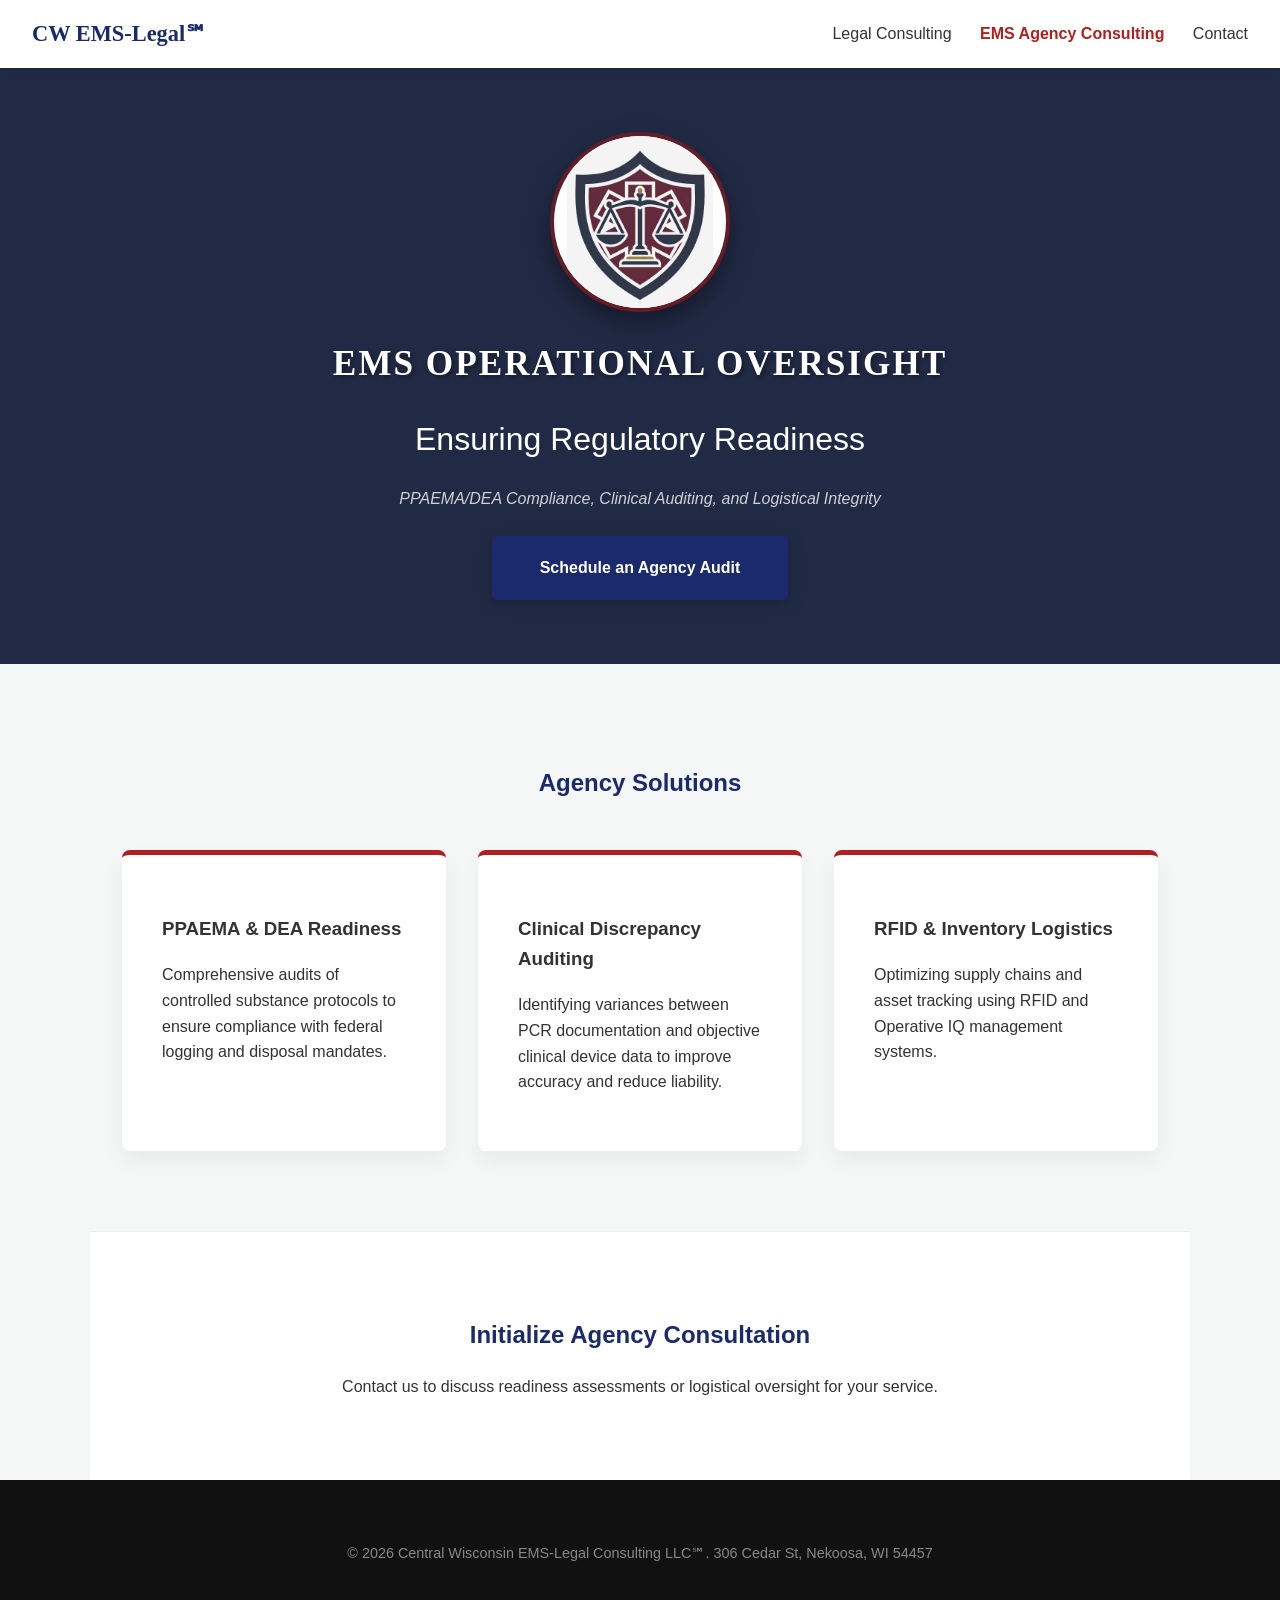
==== agency.html @ d29a12d1 "Create agency.html" ====
<!DOCTYPE html>
<html lang="en">
<head>
    <script async src="https://www.googletagmanager.com/gtag/js?id=G-H3EX5P7PJP"></script>
    <script>
      window.dataLayer = window.dataLayer || [];
      function gtag(){dataLayer.push(arguments);}
      gtag('js', new Date());
      gtag('config', 'G-H3EX5P7PJP');
    </script>
    <meta charset="UTF-8">
    <meta name="viewport" content="width=device-width, initial-scale=1.0">
    <title>EMS Agency Consulting | Compliance & Logistics</title>
    <link rel="stylesheet" href="style.css">
</head>
<body>

<nav>
    <a href="index.html" class="logo-nav">CW EMS-Legal℠</a>
    <div>
        <a href="index.html">Legal Consulting</a>
        <a href="agency.html" style="color: var(--secondary); font-weight: bold;">EMS Agency Consulting</a>
        <a href="#contact">Contact</a>
    </div>
</nav>

<header style="background: linear-gradient(rgba(10, 20, 50, 0.9), rgba(10, 20, 50, 0.9)), url('https://images.unsplash.com/photo-1516574187841-cb9cc2ca948b?auto=format&fit=crop&q=80&w=2000') center/cover;">
    <div class="hero-content">
        <div class="logo-badge">
            <img src="logo.png?v=5" alt="CW EMS-Legal Shield" class="hero-logo">
        </div>
        <span class="brand-name-top">EMS Operational Oversight</span>
        <h1 style="font-weight:300;">Ensuring Regulatory Readiness</h1>
        <p style="color: #d1d1d1; font-style: italic; margin-bottom: 1.5rem;">PPAEMA/DEA Compliance, Clinical Auditing, and Logistical Integrity</p>
        <a href="#contact" class="cta-button" style="background: var(--primary);">Schedule an Agency Audit</a>
    </div>
</header>

<section id="agency-focus">
    <h2 class="section-title">Agency Solutions</h2>
    <div class="services">
        <div class="service-card" style="border-top-color: var(--secondary);">
            <h3>PPAEMA & DEA Readiness</h3>
            <p>Comprehensive audits of controlled substance protocols to ensure compliance with federal logging and disposal mandates.</p>
        </div>
        <div class="service-card" style="border-top-color: var(--secondary);">
            <h3>Clinical Discrepancy Auditing</h3>
            <p>Identifying variances between PCR documentation and objective clinical device data to improve accuracy and reduce liability.</p>
        </div>
        <div class="service-card" style="border-top-color: var(--secondary);">
            <h3>RFID & Inventory Logistics</h3>
            <p>Optimizing supply chains and asset tracking using RFID and Operative IQ management systems.</p>
        </div>
    </div>
</section>

<section id="contact" style="background: var(--white); padding: 4rem 2rem; text-align: center; border-top: 1px solid #eee;">
    <h2 style="color: var(--primary);">Initialize Agency Consultation</h2>
    <p>Contact us to discuss readiness assessments or logistical oversight for your service.</p>
    </section>

<footer>
    <p>&copy; 2026 Central Wisconsin EMS-Legal Consulting LLC℠. 306 Cedar St, Nekoosa, WI 54457</p>
</footer>

</body>
</html>
---- style.css ----
:root {
    --primary: #1a2a6c;
    --secondary: #b21f1f; 
    --brand-red: #631d27;
    --text: #333;
    --light: #f4f7f6;
    --white: #ffffff;
}

* { box-sizing: border-box; }

body {
    font-family: 'Helvetica Neue', Helvetica, Arial, sans-serif;
    margin: 0;
    color: var(--text);
    line-height: 1.6;
    background-color: var(--light);
}

nav {
    background: var(--white);
    padding: 1rem 2rem;
    display: flex;
    justify-content: space-between;
    align-items: center;
    position: sticky;
    top: 0;
    z-index: 1000;
    box-shadow: 0 2px 5px rgba(0,0,0,0.1);
}

.logo-nav {
    font-family: 'Times New Roman', Times, serif;
    font-weight: bold;
    color: var(--primary);
    font-size: 1.4rem;
    text-decoration: none;
}

nav a:not(.logo-nav) {
    margin-left: 1.5rem;
    text-decoration: none;
    color: var(--text);
    font-weight: 500;
}

header {
    background: linear-gradient(rgba(26, 42, 108, 0.92), rgba(26, 42, 108, 0.92)), url('https://images.unsplash.com/photo-1584931423298-c576fda54bd2?auto=format&fit=crop&q=80&w=2000') center/cover;
    padding: 4rem 2rem;
    text-align: center;
    color: var(--white);
}

@keyframes syncPulse {
    0% { opacity: 0.85; filter: brightness(100%); }
    50% { 
        opacity: 1; 
        filter: brightness(130%); 
        text-shadow: 0 0 20px rgba(255,255,255,0.9);
    }
    100% { opacity: 0.85; filter: brightness(100%); }
}

.logo-badge {
    width: 180px;
    height: 180px;
    background: white;
    border-radius: 50%;
    margin: 0 auto 1.5rem;
    display: flex;
    align-items: center;
    justify-content: center;
    box-shadow: 0 10px 25px rgba(0,0,0,0.4);
    border: 4px solid var(--brand-red);
    overflow: hidden;
    animation: syncPulse 2.5s infinite ease-in-out;
}

.hero-logo { width: 85%; height: auto; }

.brand-name-top {
    font-family: 'Times New Roman', Times, serif; 
    font-size: 2.2rem;
    font-weight: bold;
    text-transform: uppercase;
    letter-spacing: 2px;
    display: block;
    margin-bottom: 0.5rem;
    text-shadow: 2px 2px 5px rgba(0,0,0,0.4);
}

.credential-flash {
    animation: syncPulse 2.5s infinite ease-in-out;
    display: inline-block;
}

.cta-button {
    background: var(--brand-red);
    color: var(--white);
    padding: 1.2rem 3rem;
    text-decoration: none;
    font-weight: bold;
    border-radius: 5px;
    display: inline-block;
    transition: 0.3s;
    box-shadow: 0 4px 15px rgba(0,0,0,0.2);
}

section { padding: 5rem 2rem; max-width: 1100px; margin: 0 auto; }
.section-title { text-align: center; color: var(--primary); margin-bottom: 3rem; }
.services { display: grid; grid-template-columns: repeat(auto-fit, minmax(300px, 1fr)); gap: 2rem; }
.service-card { background: var(--white); padding: 2.5rem; border-radius: 8px; border-top: 5px solid var(--primary); box-shadow: 0 10px 20px rgba(0,0,0,0.05); }

.contact-container { background: var(--white); padding: 3rem; border-radius: 8px; box-shadow: 0 10px 30px rgba(0,0,0,0.1); }
form { display: grid; gap: 1.5rem; }
.form-group { display: flex; flex-direction: column; }
label { font-weight: bold; margin-bottom: 0.5rem; color: var(--primary); }
input, textarea { padding: 0.8rem; border: 1px solid #ddd; border-radius: 4px; }
.submit-btn { background: var(--primary); color: var(--white); padding: 1rem; border: none; border-radius: 5px; cursor: pointer; font-weight: bold; }

footer { text-align: center; padding: 3rem; background: #111; color: #888; font-size: 0.9rem; }
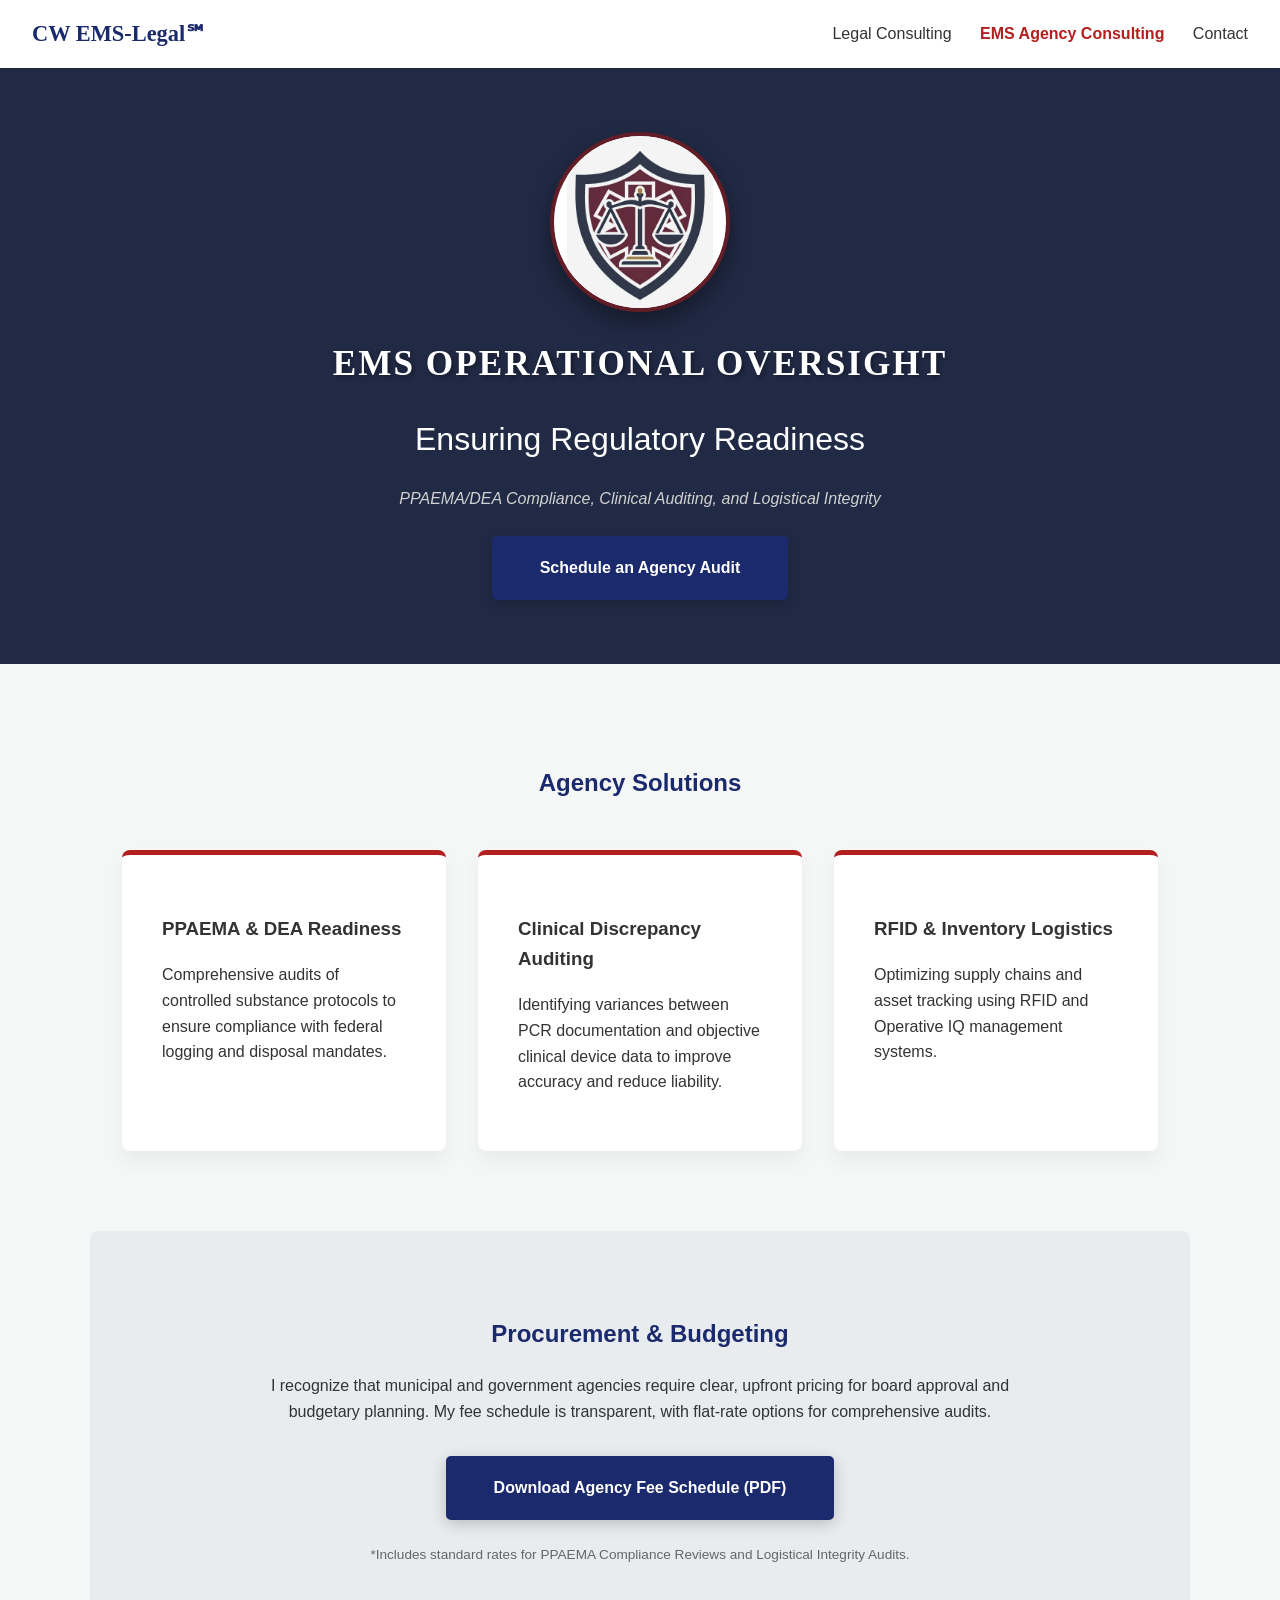
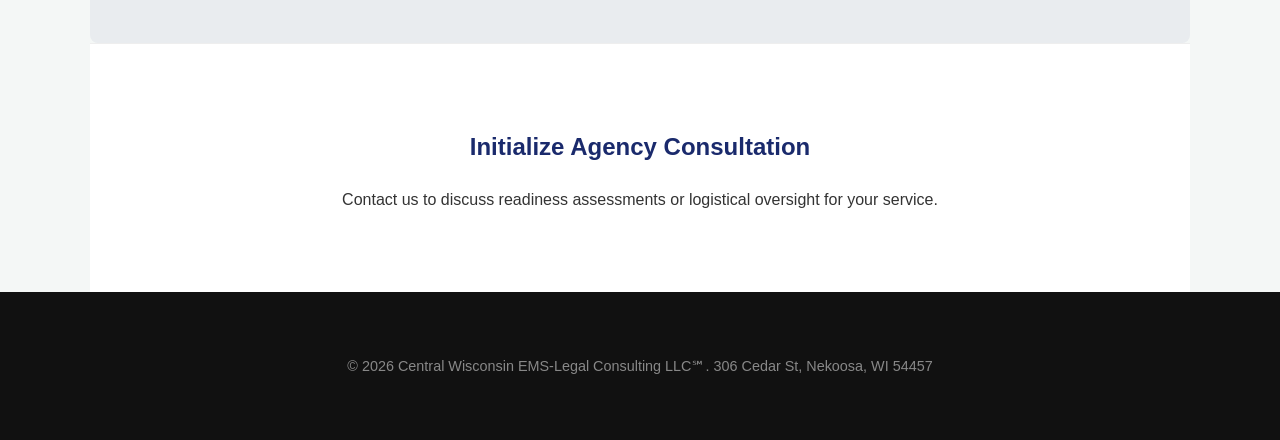
==== commit d33755c1: "Update agency.html" ====
--- a/agency.html
+++ b/agency.html
@@ -54,6 +54,21 @@
     </div>
 </section>
 
+<section id="procurement" style="background: #e9ecef; padding: 4rem 2rem; border-radius: 8px; text-align: center;">
+    <h2 style="color: var(--primary);">Procurement & Budgeting</h2>
+    <p style="max-width: 800px; margin: 0 auto 2rem auto;">
+        I recognize that municipal and government agencies require clear, upfront pricing for board approval and budgetary planning. My fee schedule is transparent, with flat-rate options for comprehensive audits.
+    </p>
+    
+    <a href="EMS_Agency_Fee_Schedule_2026.pdf" class="cta-button" style="background: var(--primary); display: inline-flex; align-items: center; gap: 10px;" download>
+        <span>Download Agency Fee Schedule (PDF)</span>
+    </a>
+    
+    <p style="margin-top: 1.5rem; font-size: 0.85rem; color: #666;">
+        *Includes standard rates for PPAEMA Compliance Reviews and Logistical Integrity Audits.
+    </p>
+</section>
+    
 <section id="contact" style="background: var(--white); padding: 4rem 2rem; text-align: center; border-top: 1px solid #eee;">
     <h2 style="color: var(--primary);">Initialize Agency Consultation</h2>
     <p>Contact us to discuss readiness assessments or logistical oversight for your service.</p>
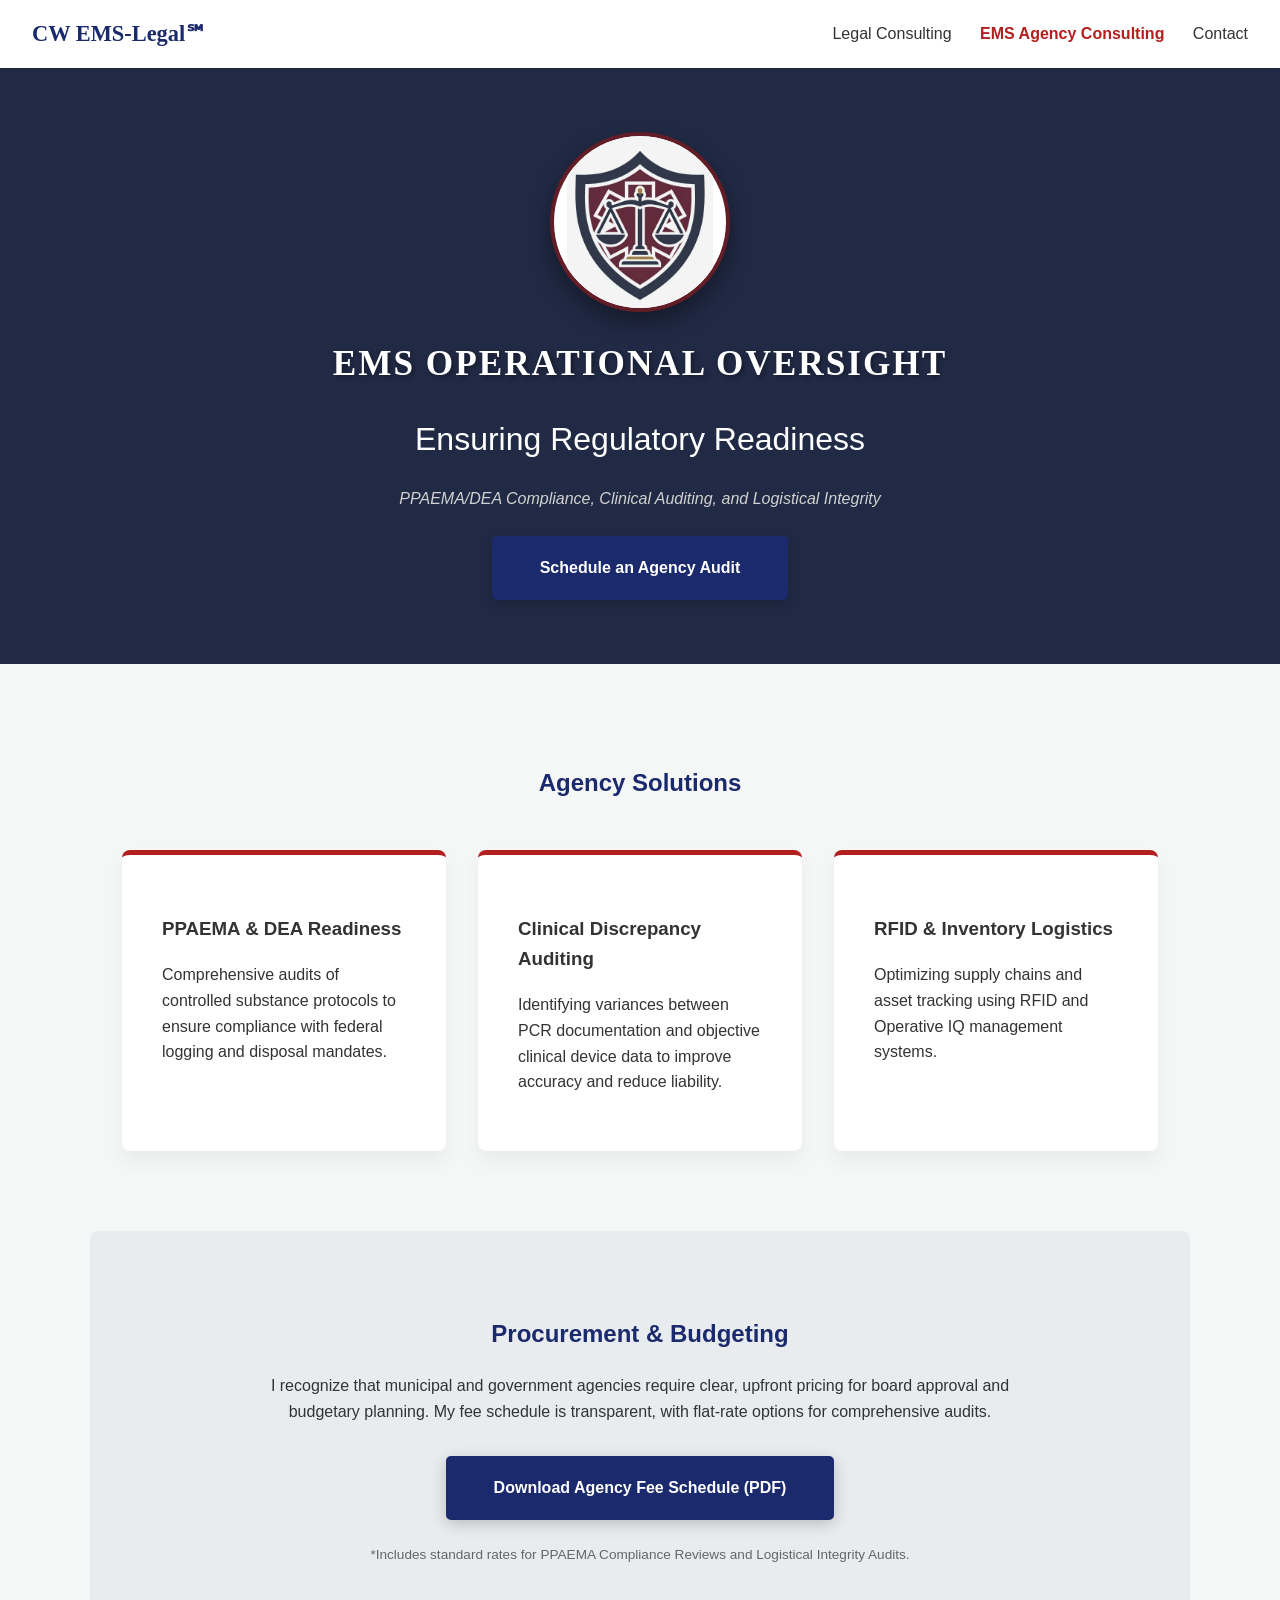
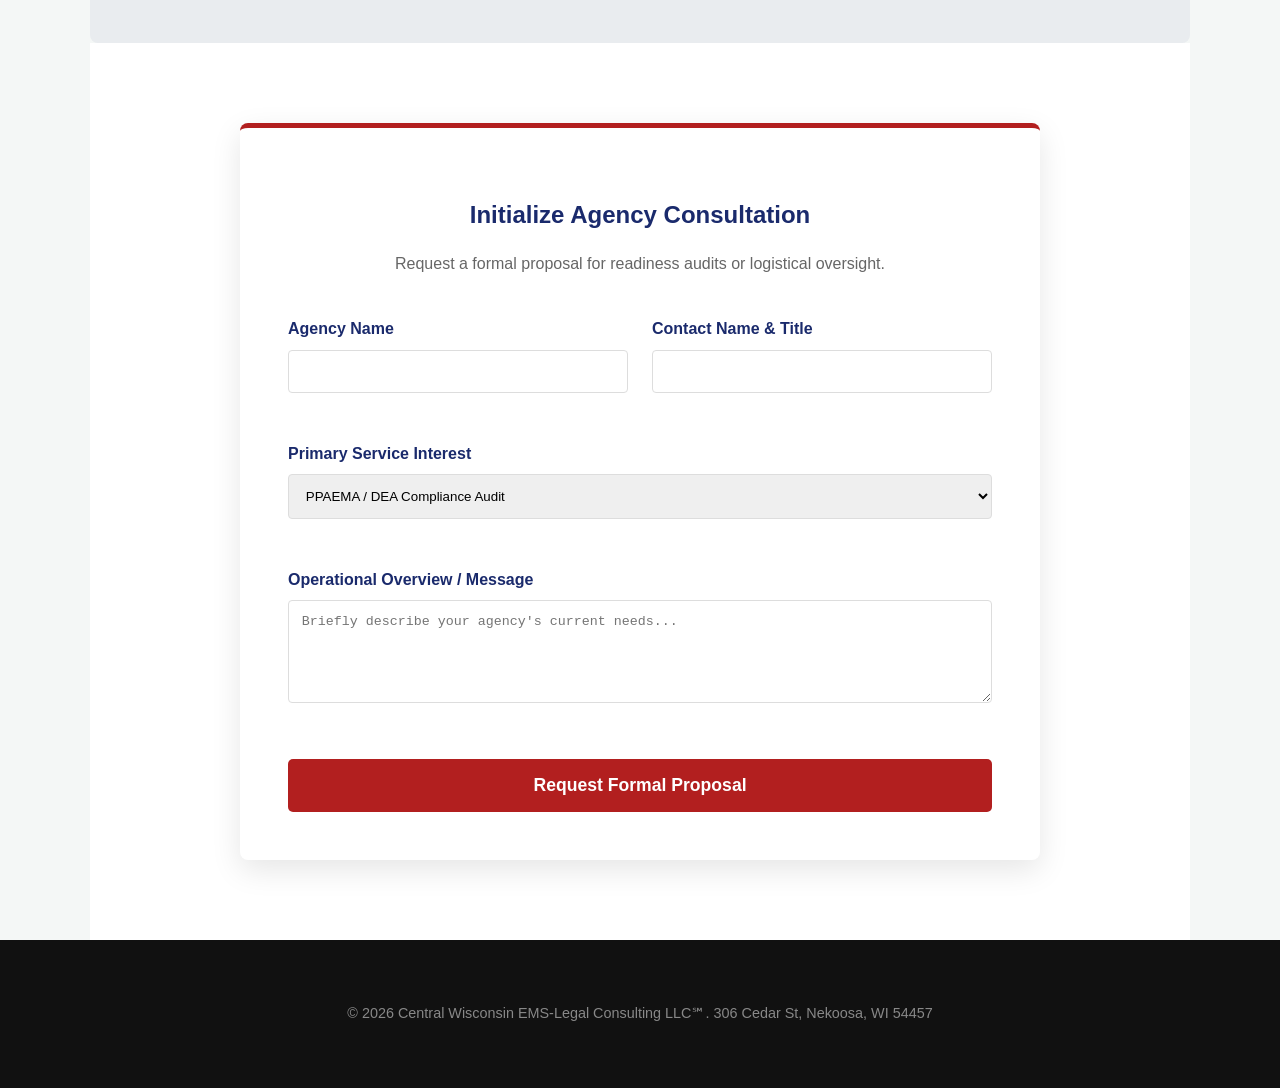
==== commit c0604a46: "Update agency.html" ====
--- a/agency.html
+++ b/agency.html
@@ -20,7 +20,7 @@
     <div>
         <a href="index.html">Legal Consulting</a>
         <a href="agency.html" style="color: var(--secondary); font-weight: bold;">EMS Agency Consulting</a>
-        <a href="#contact">Contact</a>
+        <a href="#agency-contact">Contact</a>
     </div>
 </nav>
 
@@ -32,7 +32,7 @@
         <span class="brand-name-top">EMS Operational Oversight</span>
         <h1 style="font-weight:300;">Ensuring Regulatory Readiness</h1>
         <p style="color: #d1d1d1; font-style: italic; margin-bottom: 1.5rem;">PPAEMA/DEA Compliance, Clinical Auditing, and Logistical Integrity</p>
-        <a href="#contact" class="cta-button" style="background: var(--primary);">Schedule an Agency Audit</a>
+        <a href="#agency-contact" class="cta-button" style="background: var(--primary);">Schedule an Agency Audit</a>
     </div>
 </header>
 
@@ -68,11 +68,45 @@
         *Includes standard rates for PPAEMA Compliance Reviews and Logistical Integrity Audits.
     </p>
 </section>
-    
-<section id="contact" style="background: var(--white); padding: 4rem 2rem; text-align: center; border-top: 1px solid #eee;">
-    <h2 style="color: var(--primary);">Initialize Agency Consultation</h2>
-    <p>Contact us to discuss readiness assessments or logistical oversight for your service.</p>
-    </section>
+
+<section id="agency-contact" style="background: var(--white); padding: 5rem 2rem;">
+    <div class="contact-container" style="border-top: 5px solid var(--secondary); max-width: 800px; margin: 0 auto;">
+        <h2 style="text-align: center; color: var(--primary); margin-bottom: 0.5rem;">Initialize Agency Consultation</h2>
+        <p style="text-align: center; margin-bottom: 2.5rem; color: #666;">Request a formal proposal for readiness audits or logistical oversight.</p>
+        
+        <form action="https://formspree.io/f/mqegekon" method="POST">
+            <div style="display: grid; grid-template-columns: 1fr 1fr; gap: 1.5rem; margin-bottom: 1.5rem;">
+                <div class="form-group">
+                    <label>Agency Name</label>
+                    <input type="text" name="agency_name" required>
+                </div>
+                <div class="form-group">
+                    <label>Contact Name & Title</label>
+                    <input type="text" name="contact_title" required>
+                </div>
+            </div>
+
+            <div class="form-group" style="margin-bottom: 1.5rem;">
+                <label>Primary Service Interest</label>
+                <select name="service_interest" style="padding: 0.8rem; border: 1px solid #ddd; border-radius: 4px; width: 100%;">
+                    <option value="DEA Compliance Audit">PPAEMA / DEA Compliance Audit</option>
+                    <option value="Clinical Auditing">Clinical Discrepancy Auditing</option>
+                    <option value="RFID/Logistics">RFID / Logistical Integrity Review</option>
+                    <option value="Policy/Training">Policy Development & Training</option>
+                </select>
+            </div>
+
+            <div class="form-group">
+                <label>Operational Overview / Message</label>
+                <textarea name="message" rows="5" required placeholder="Briefly describe your agency's current needs..."></textarea>
+            </div>
+
+            <button type="submit" class="submit-btn" style="background: var(--secondary); width: 100%; margin-top: 2rem; font-size: 1.1rem;">
+                Request Formal Proposal
+            </button>
+        </form>
+    </div>
+</section>
 
 <footer>
     <p>&copy; 2026 Central Wisconsin EMS-Legal Consulting LLC℠. 306 Cedar St, Nekoosa, WI 54457</p>
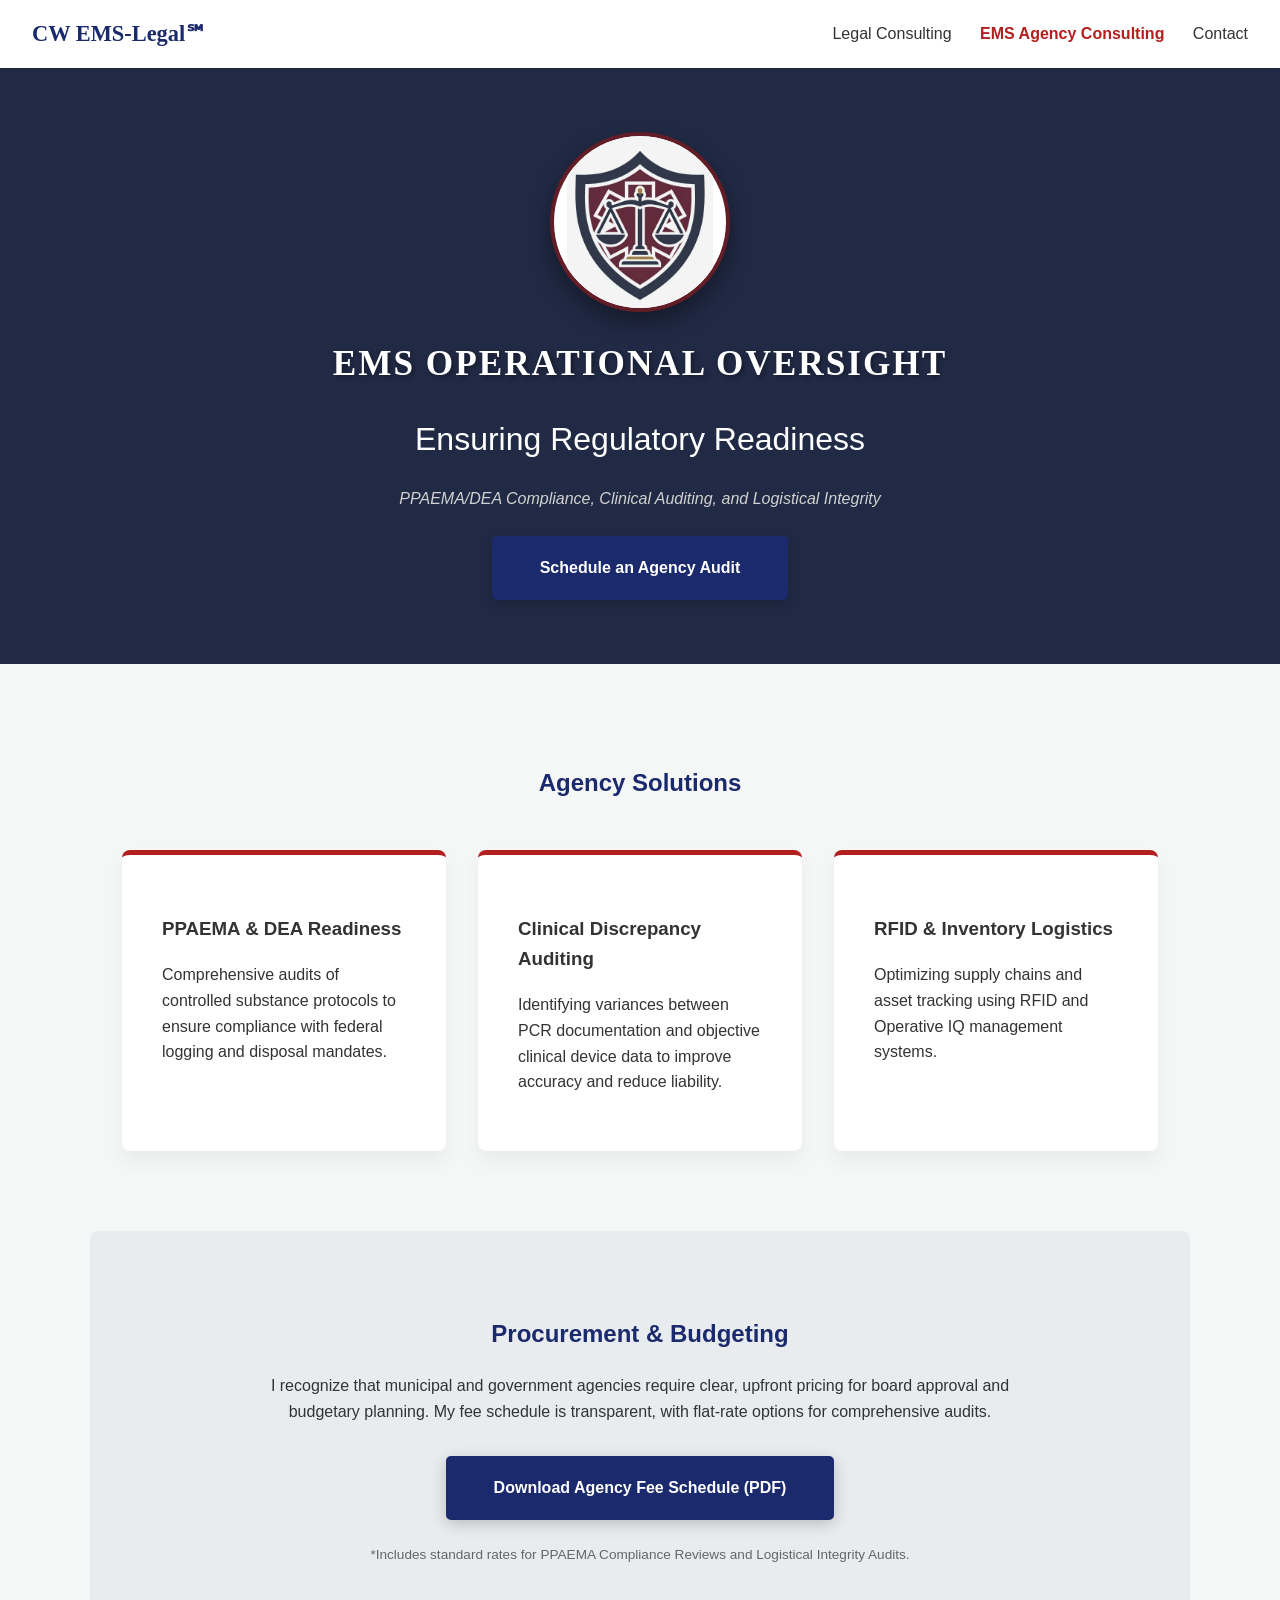
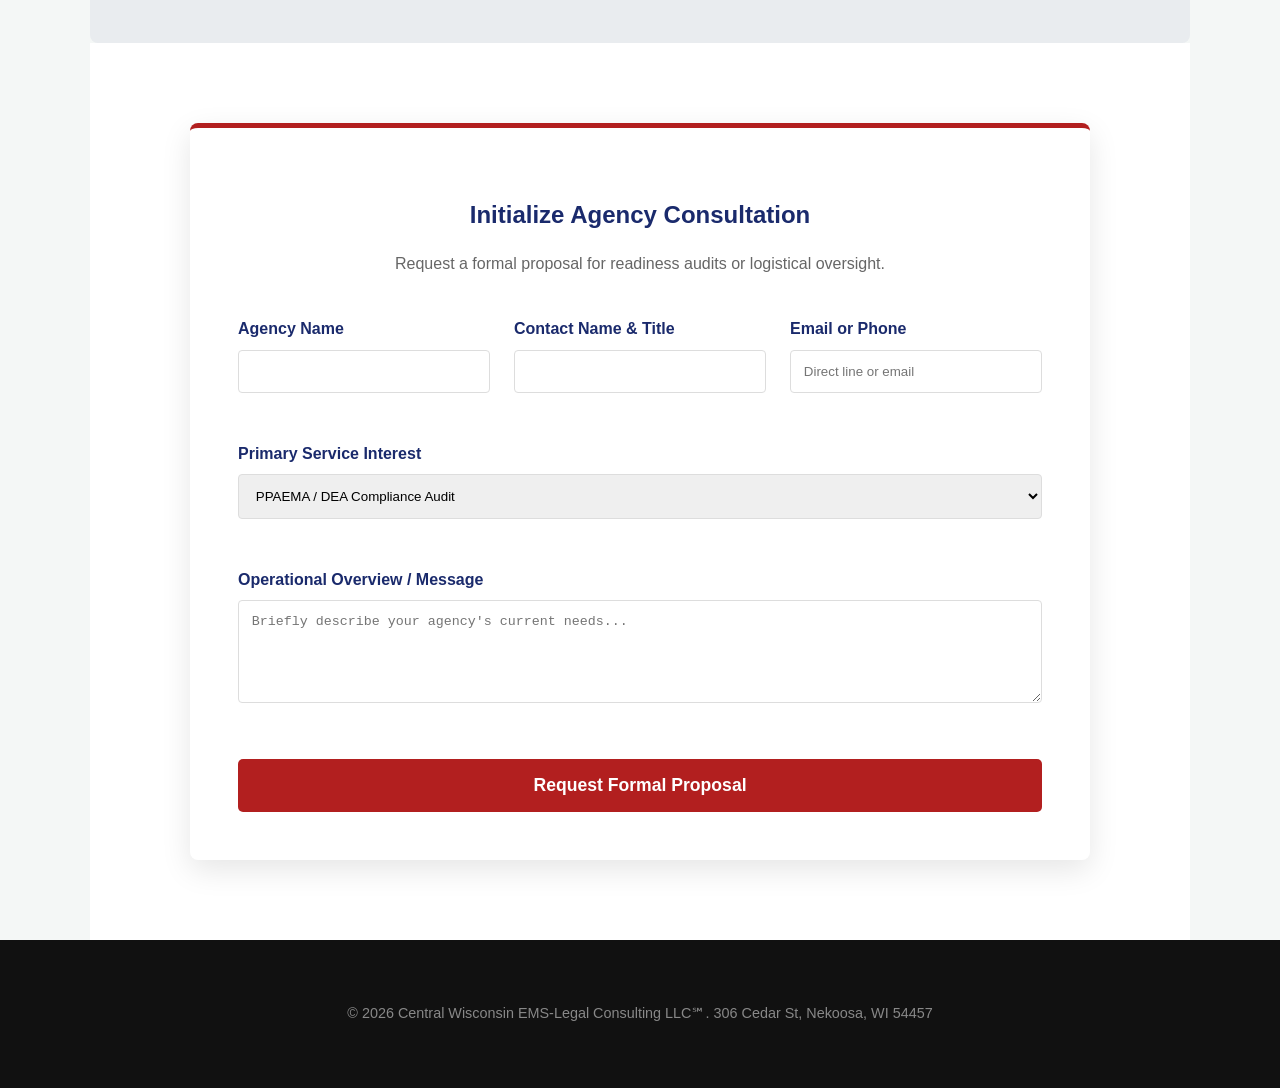
==== commit bee4ddfa: "Update agency.html contact form improvement" ====
--- a/agency.html
+++ b/agency.html
@@ -70,12 +70,12 @@
 </section>
 
 <section id="agency-contact" style="background: var(--white); padding: 5rem 2rem;">
-    <div class="contact-container" style="border-top: 5px solid var(--secondary); max-width: 800px; margin: 0 auto;">
+    <div class="contact-container" style="border-top: 5px solid var(--secondary); max-width: 900px; margin: 0 auto;">
         <h2 style="text-align: center; color: var(--primary); margin-bottom: 0.5rem;">Initialize Agency Consultation</h2>
         <p style="text-align: center; margin-bottom: 2.5rem; color: #666;">Request a formal proposal for readiness audits or logistical oversight.</p>
         
         <form action="https://formspree.io/f/mqegekon" method="POST">
-            <div style="display: grid; grid-template-columns: 1fr 1fr; gap: 1.5rem; margin-bottom: 1.5rem;">
+            <div style="display: grid; grid-template-columns: 1fr 1fr 1fr; gap: 1.5rem; margin-bottom: 1.5rem;">
                 <div class="form-group">
                     <label>Agency Name</label>
                     <input type="text" name="agency_name" required>
@@ -83,6 +83,10 @@
                 <div class="form-group">
                     <label>Contact Name & Title</label>
                     <input type="text" name="contact_title" required>
+                </div>
+                <div class="form-group">
+                    <label>Email or Phone</label>
+                    <input type="text" name="contact_info" placeholder="Direct line or email" required>
                 </div>
             </div>
 
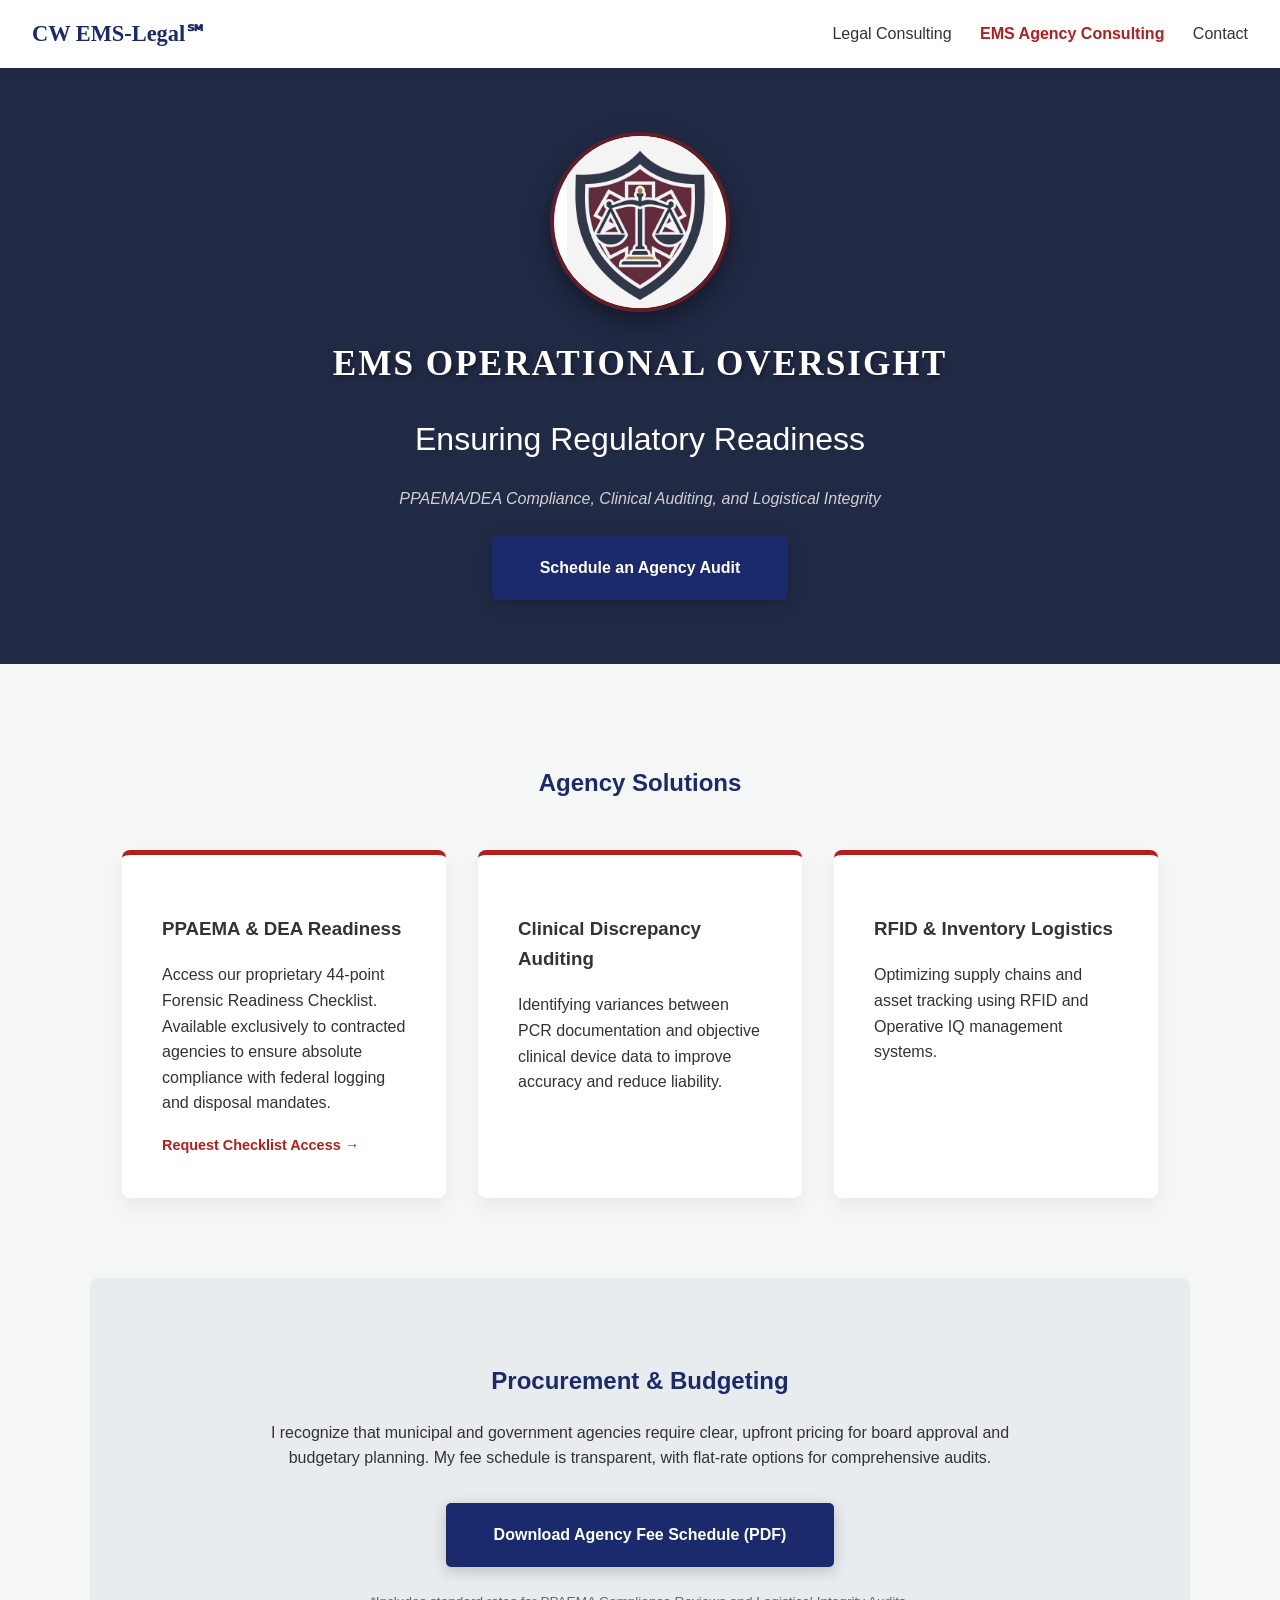
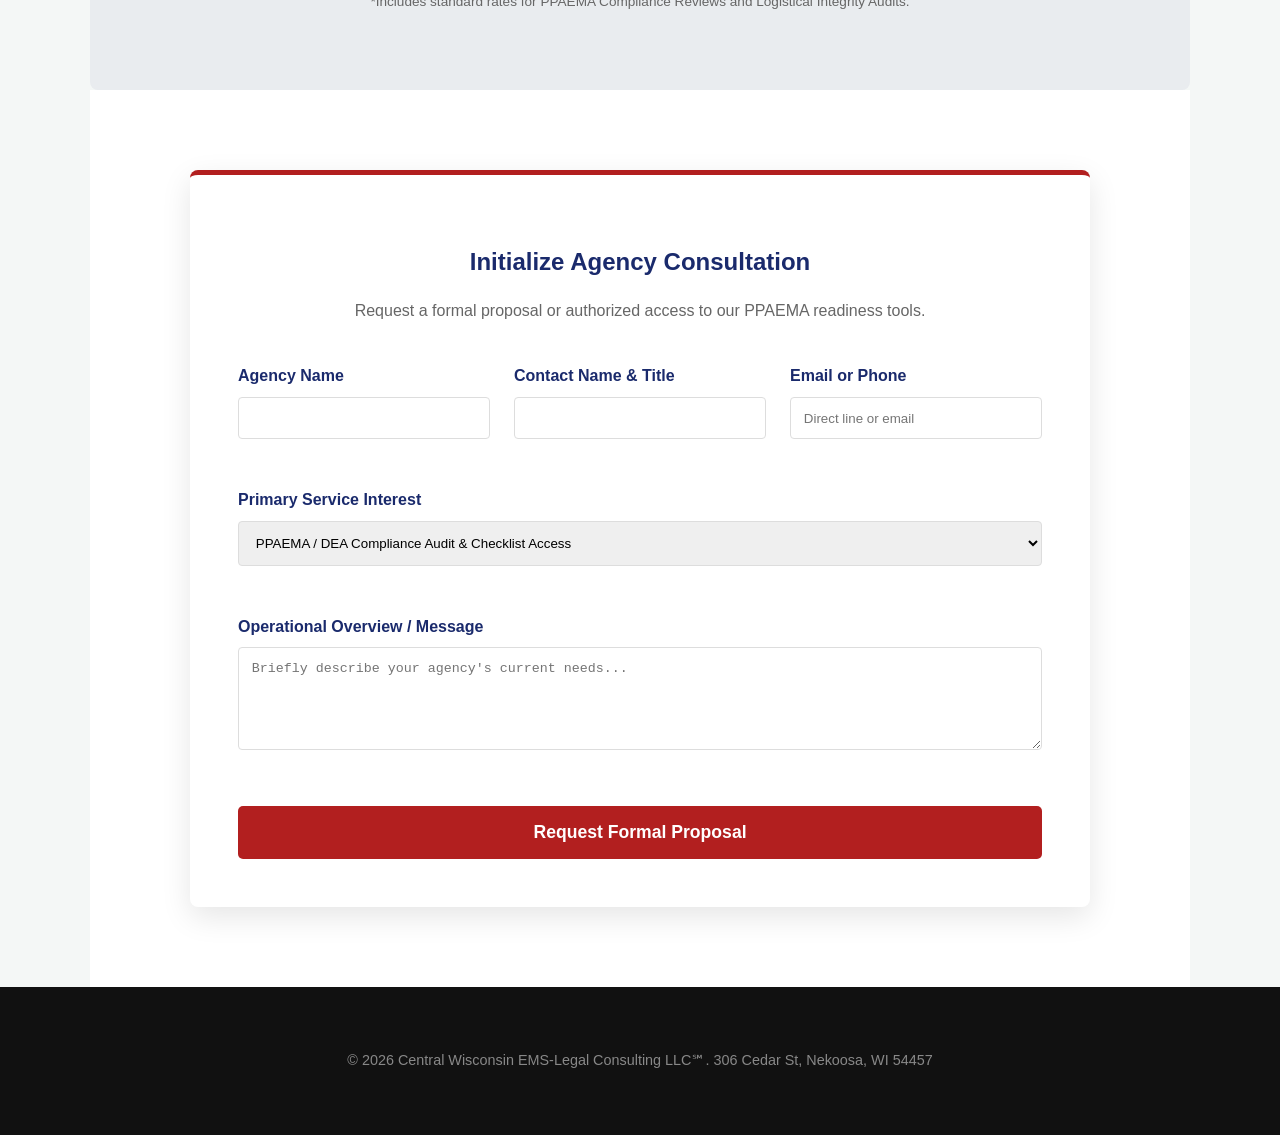
==== commit ba96b976: "Update agency.html" ====
--- a/agency.html
+++ b/agency.html
@@ -41,7 +41,8 @@
     <div class="services">
         <div class="service-card" style="border-top-color: var(--secondary);">
             <h3>PPAEMA & DEA Readiness</h3>
-            <p>Comprehensive audits of controlled substance protocols to ensure compliance with federal logging and disposal mandates.</p>
+            <p>Access our proprietary 44-point Forensic Readiness Checklist. Available exclusively to contracted agencies to ensure absolute compliance with federal logging and disposal mandates.</p>
+            <a href="#agency-contact" style="color: var(--secondary); font-weight: bold; text-decoration: none; font-size: 0.9rem;">Request Checklist Access →</a>
         </div>
         <div class="service-card" style="border-top-color: var(--secondary);">
             <h3>Clinical Discrepancy Auditing</h3>
@@ -72,7 +73,7 @@
 <section id="agency-contact" style="background: var(--white); padding: 5rem 2rem;">
     <div class="contact-container" style="border-top: 5px solid var(--secondary); max-width: 900px; margin: 0 auto;">
         <h2 style="text-align: center; color: var(--primary); margin-bottom: 0.5rem;">Initialize Agency Consultation</h2>
-        <p style="text-align: center; margin-bottom: 2.5rem; color: #666;">Request a formal proposal for readiness audits or logistical oversight.</p>
+        <p style="text-align: center; margin-bottom: 2.5rem; color: #666;">Request a formal proposal or authorized access to our PPAEMA readiness tools.</p>
         
         <form action="https://formspree.io/f/mqegekon" method="POST">
             <div style="display: grid; grid-template-columns: 1fr 1fr 1fr; gap: 1.5rem; margin-bottom: 1.5rem;">
@@ -93,7 +94,7 @@
             <div class="form-group" style="margin-bottom: 1.5rem;">
                 <label>Primary Service Interest</label>
                 <select name="service_interest" style="padding: 0.8rem; border: 1px solid #ddd; border-radius: 4px; width: 100%;">
-                    <option value="DEA Compliance Audit">PPAEMA / DEA Compliance Audit</option>
+                    <option value="DEA Compliance Audit">PPAEMA / DEA Compliance Audit & Checklist Access</option>
                     <option value="Clinical Auditing">Clinical Discrepancy Auditing</option>
                     <option value="RFID/Logistics">RFID / Logistical Integrity Review</option>
                     <option value="Policy/Training">Policy Development & Training</option>
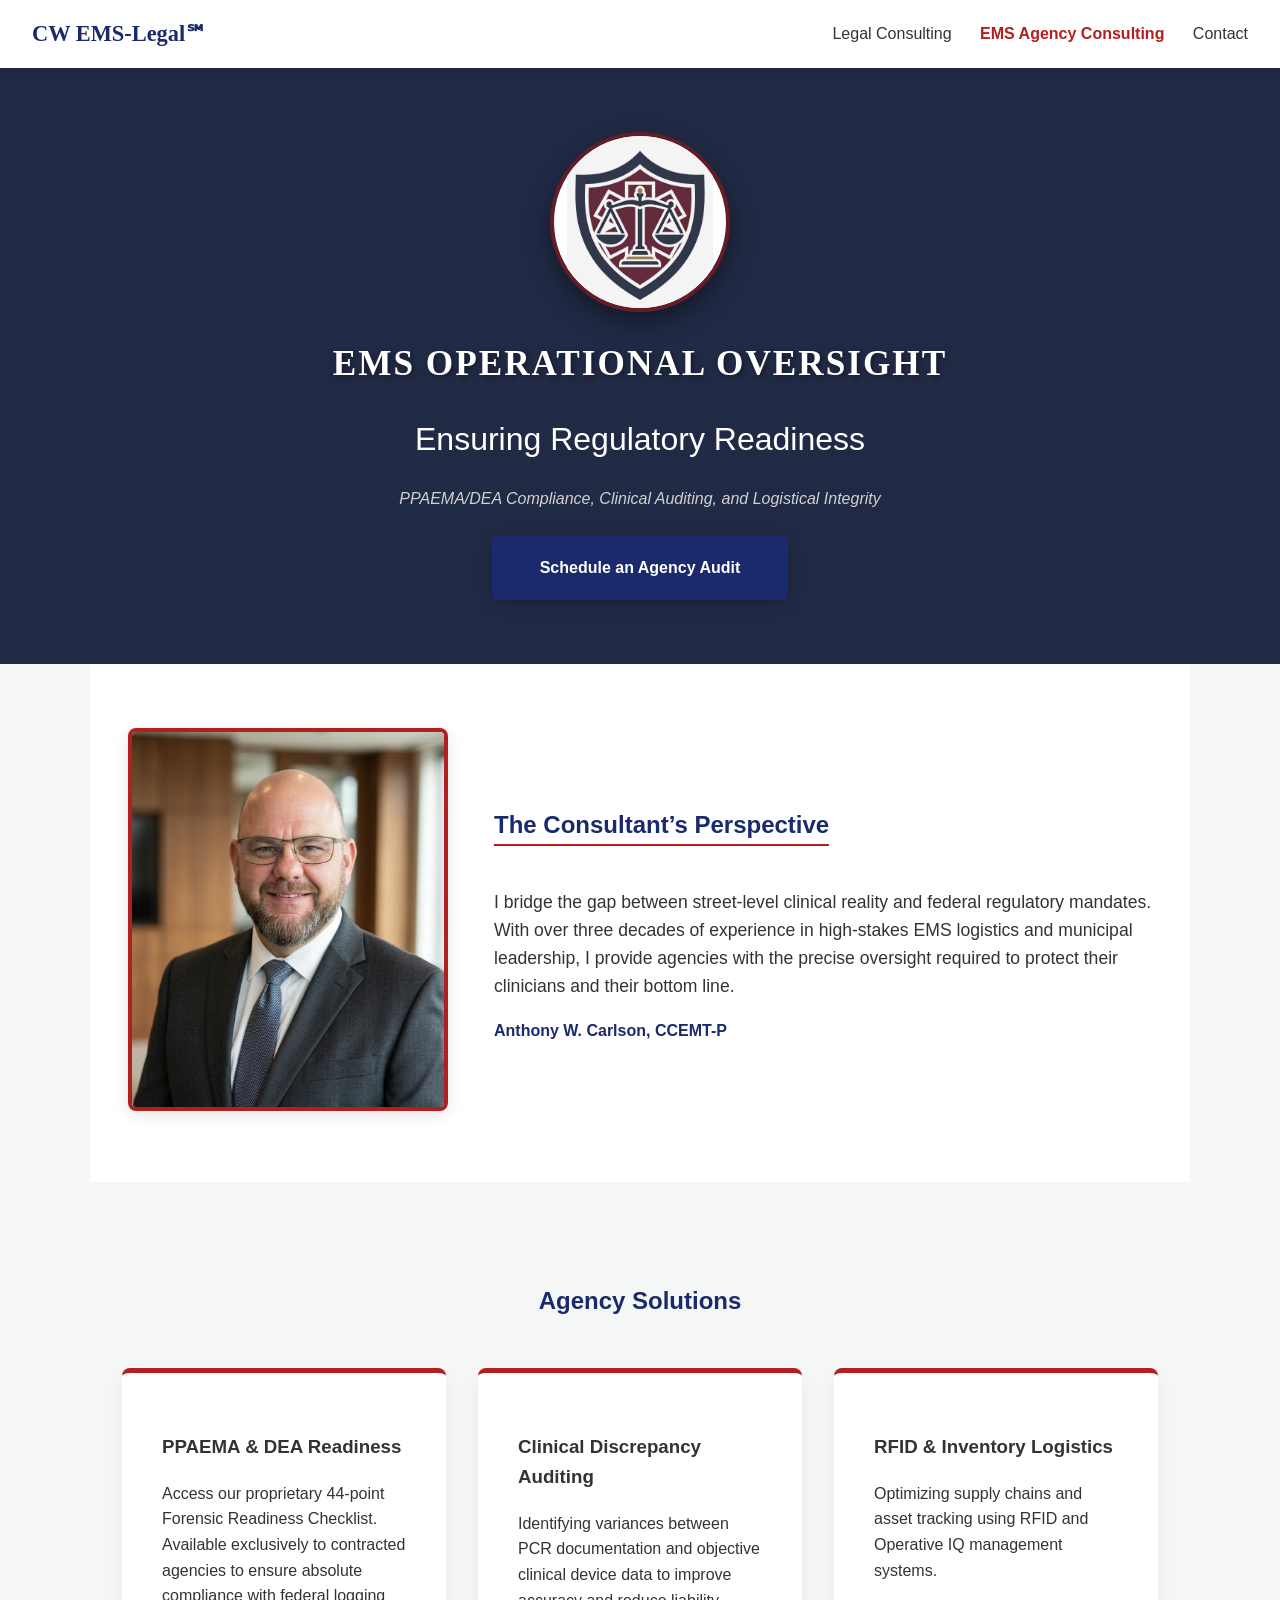
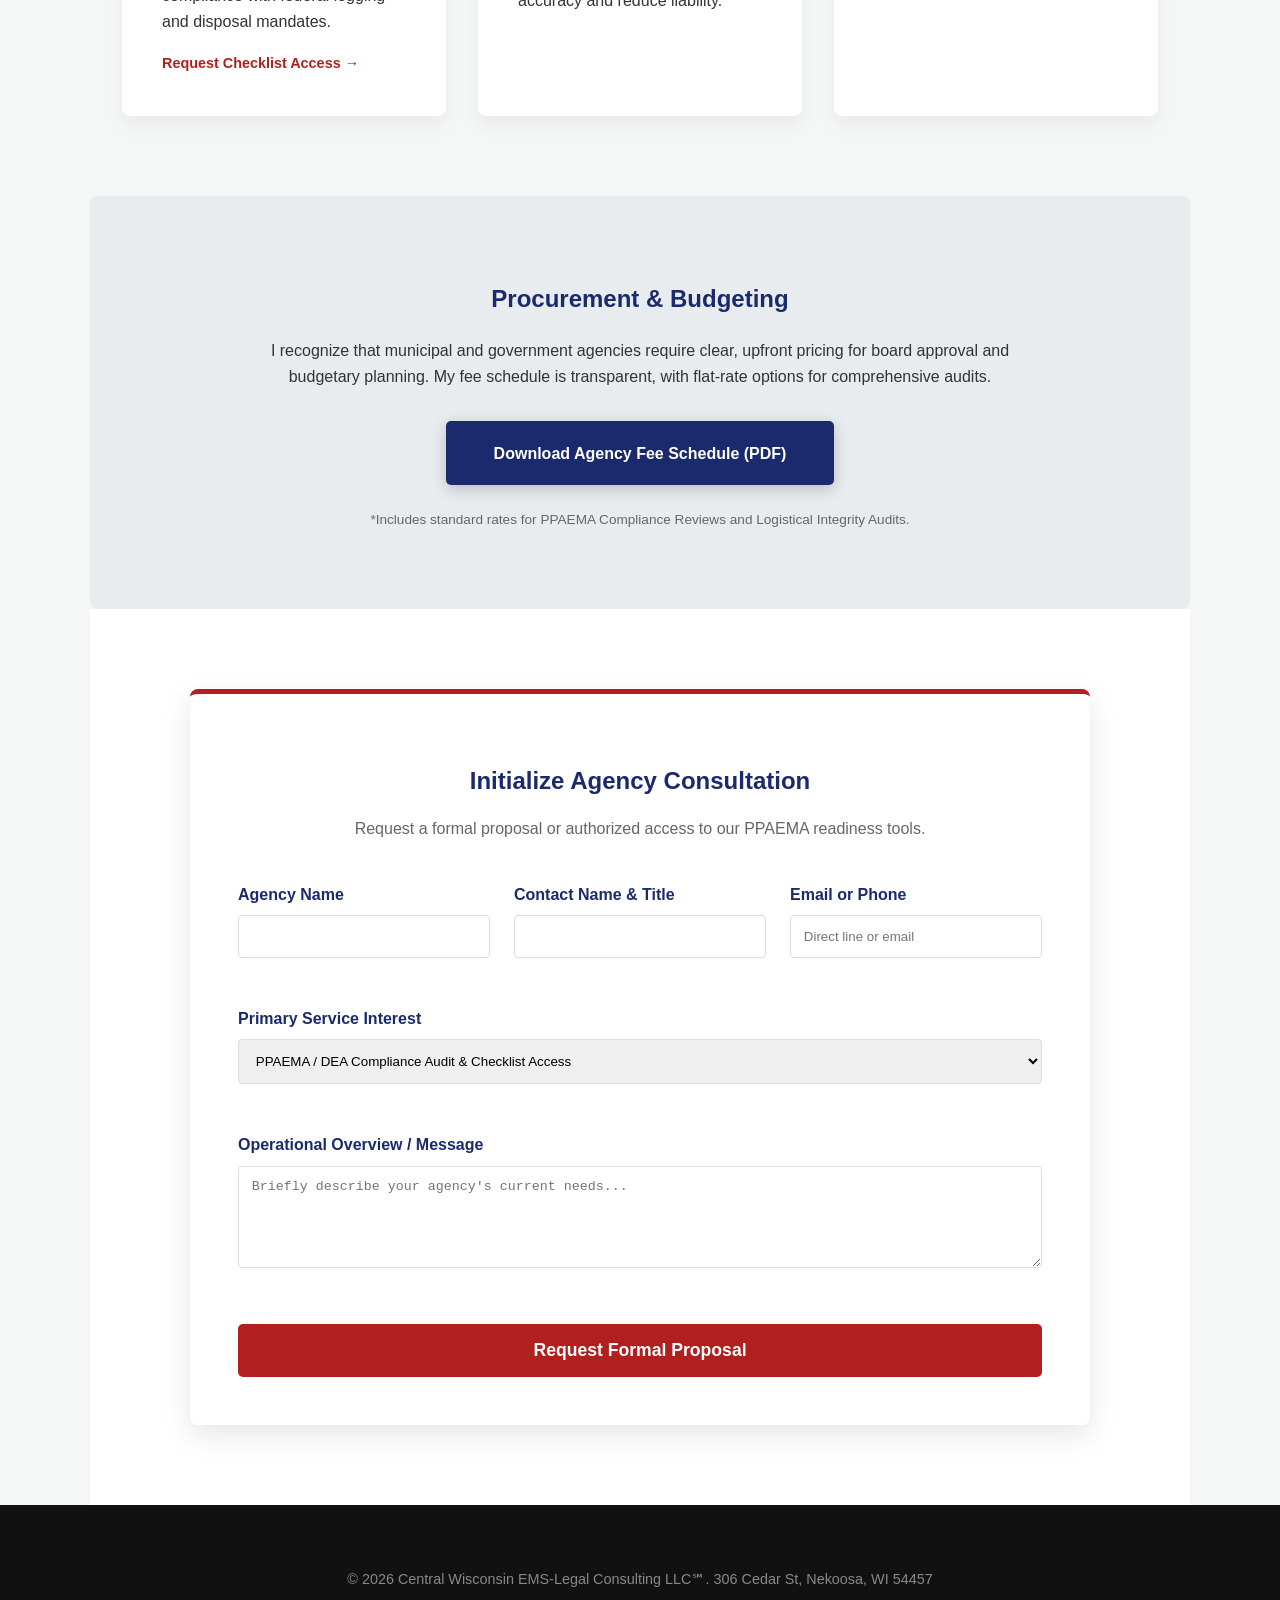
==== commit 207d9e2d: "Update agency.html adding headshot to EMS page" ====
--- a/agency.html
+++ b/agency.html
@@ -35,6 +35,21 @@
         <a href="#agency-contact" class="cta-button" style="background: var(--primary);">Schedule an Agency Audit</a>
     </div>
 </header>
+
+<section id="agency-expert" style="padding: 4rem 2rem; background: #fff;">
+    <div style="display: flex; align-items: center; gap: 40px; flex-wrap: wrap; max-width: 1200px; margin: 0 auto;">
+        <div style="flex: 1; min-width: 300px; text-align: center;">
+            <img src="headshot.jpg" alt="Anthony W. Carlson, CCEMT-P" style="width: 100%; max-width: 320px; border-radius: 8px; border: 4px solid var(--secondary); box-shadow: 0 4px 15px rgba(0,0,0,0.1);">
+        </div>
+        <div style="flex: 2; min-width: 300px;">
+            <h2 style="color: var(--primary); border-bottom: 2px solid var(--secondary); display: inline-block; margin-bottom: 1.5rem;">The Consultant’s Perspective</h2>
+            <p style="font-size: 1.1rem; line-height: 1.6; color: #333;">
+                I bridge the gap between street-level clinical reality and federal regulatory mandates. With over three decades of experience in high-stakes EMS logistics and municipal leadership, I provide agencies with the precise oversight required to protect their clinicians and their bottom line.
+            </p>
+            <p style="font-weight: bold; color: var(--primary);">Anthony W. Carlson, CCEMT-P</p>
+        </div>
+    </div>
+</section>
 
 <section id="agency-focus">
     <h2 class="section-title">Agency Solutions</h2>
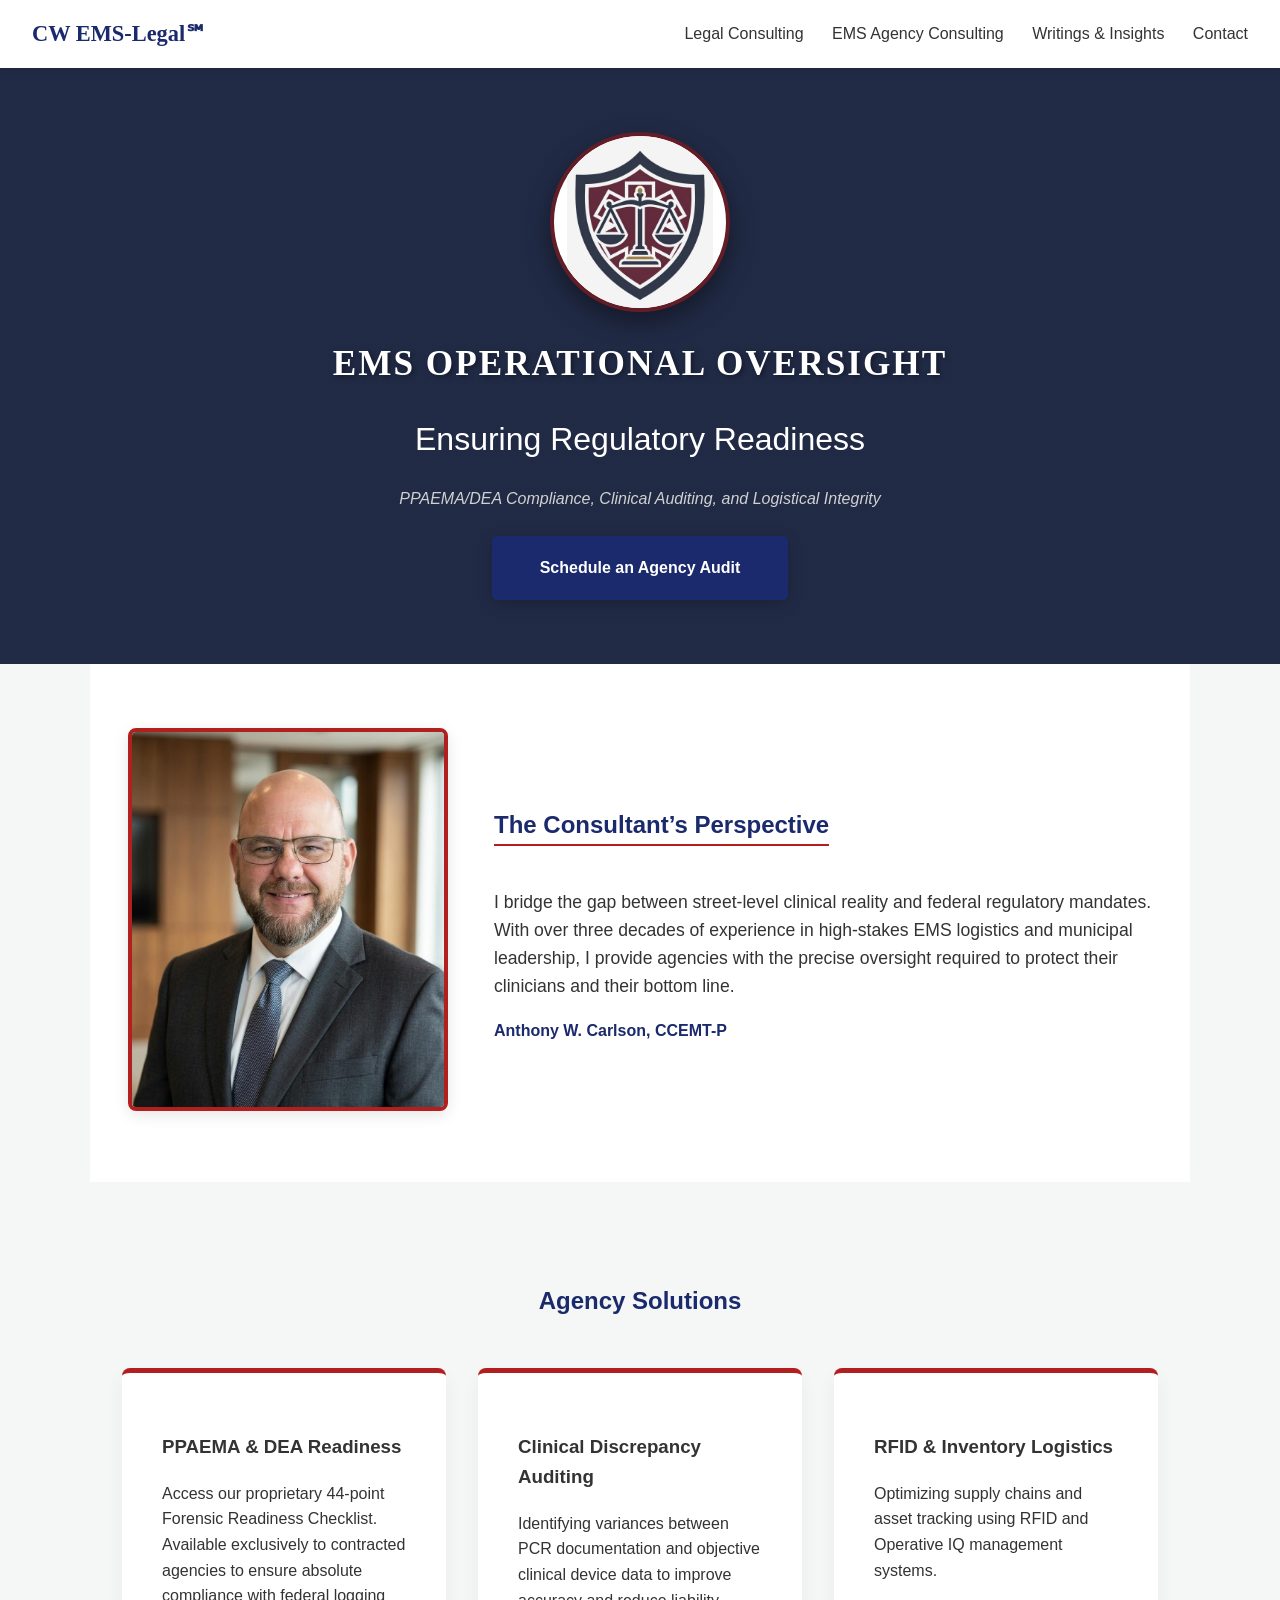
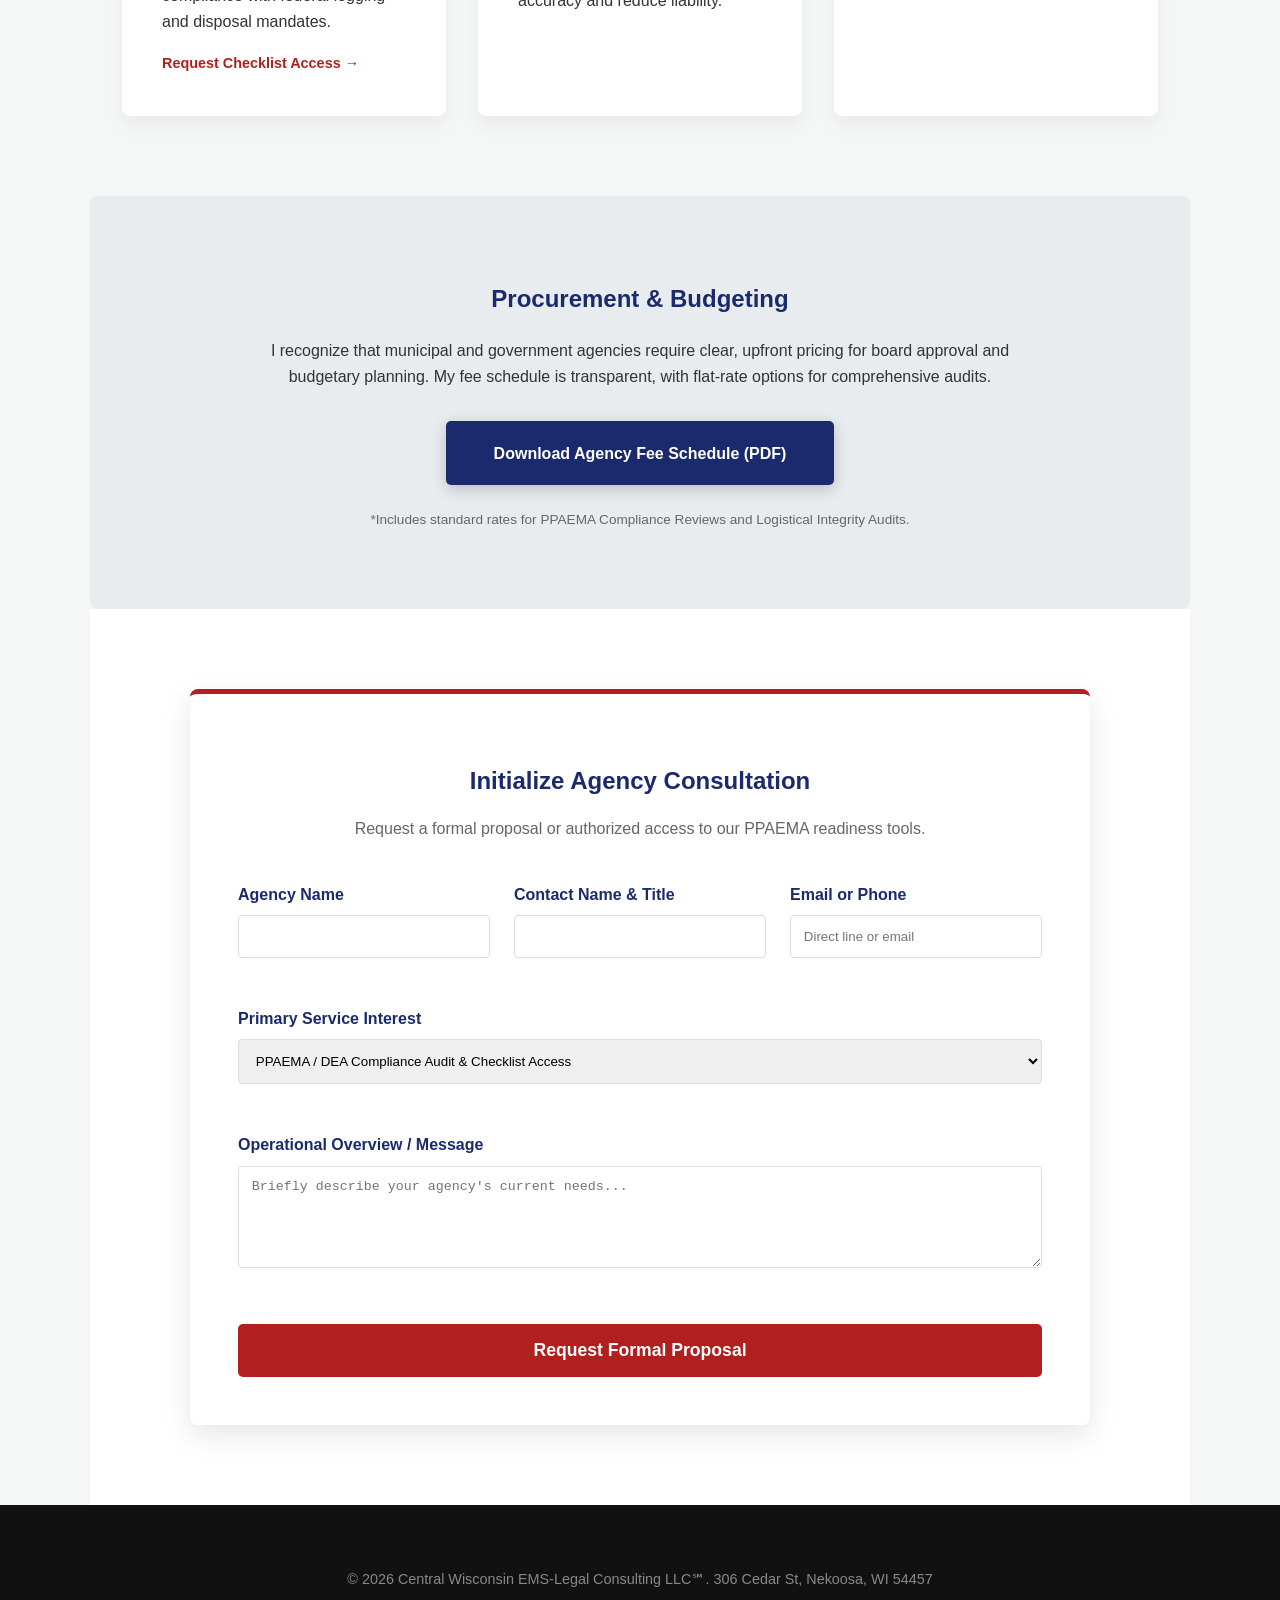
==== commit aa31c673: "Update agency.html" ====
--- a/agency.html
+++ b/agency.html
@@ -19,8 +19,9 @@
     <a href="index.html" class="logo-nav">CW EMS-Legal℠</a>
     <div>
         <a href="index.html">Legal Consulting</a>
-        <a href="agency.html" style="color: var(--secondary); font-weight: bold;">EMS Agency Consulting</a>
-        <a href="#agency-contact">Contact</a>
+        <a href="agency.html">EMS Agency Consulting</a>
+        <a href="writings.html">Writings & Insights</a>
+        <a href="#contact">Contact</a>
     </div>
 </nav>
 
